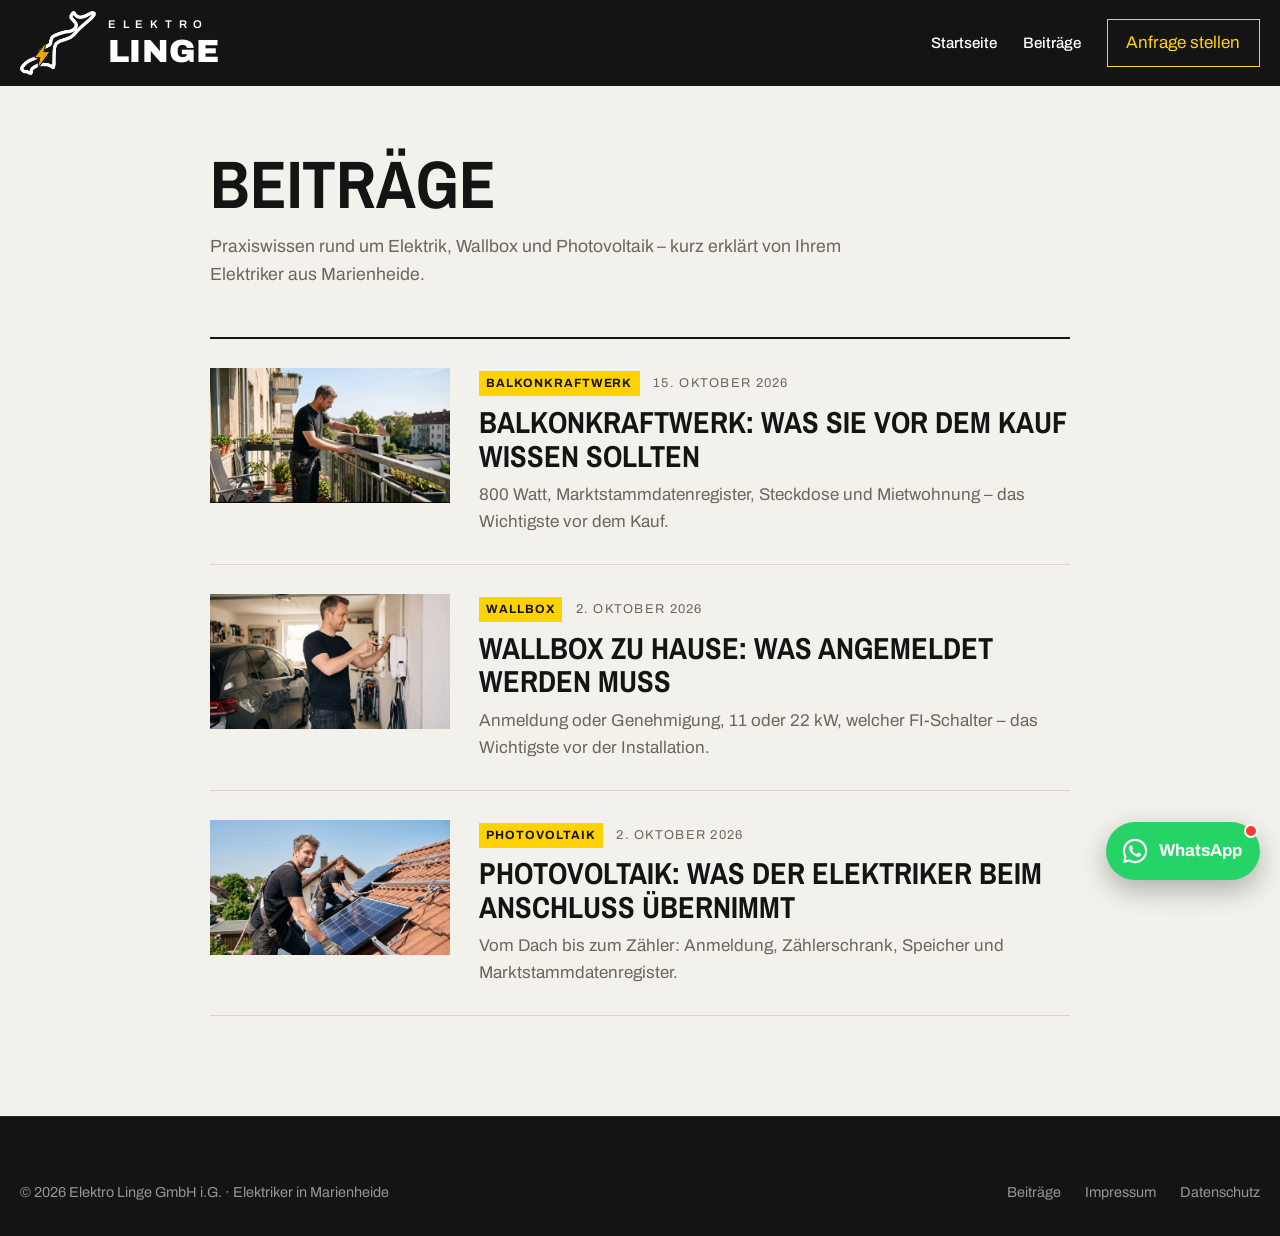
==== beitraege/index.html @ 1dadbc24 "Link zu Google-Bewertungen auf der Startseite Co-Authored-By: Claude Opus 5.5 <noreply@anthropic.com" ====
<!DOCTYPE html>
<html lang="de">
<head>
  <meta charset="UTF-8">
  <meta name="viewport" content="width=device-width, initial-scale=1.0">
  <title>Beiträge – Elektro Linge, Elektriker in Marienheide</title>
  <meta name="description" content="Ratgeber und Beiträge von Elektro Linge: Wallbox, Photovoltaik, Elektroinstallation und mehr – für Marienheide und Umgebung.">
  <meta name="theme-color" content="#141414">
  <link rel="canonical" href="https://elektrolinge.de/beitraege/">
  <meta property="og:type" content="website">
  <meta property="og:locale" content="de_DE">
  <meta property="og:site_name" content="Elektro Linge">
  <meta property="og:url" content="https://elektrolinge.de/beitraege/">
  <meta property="og:title" content="Beiträge – Elektro Linge, Elektriker in Marienheide">
  <meta property="og:description" content="Ratgeber und Beiträge von Elektro Linge: Wallbox, Photovoltaik, Elektroinstallation und mehr – für Marienheide und Umgebung.">
  <meta property="og:image" content="https://elektrolinge.de/assets/og-bild.jpg">
  <meta name="twitter:card" content="summary_large_image">
  <link rel="icon" href="/favicon.ico" sizes="any">
  <link rel="icon" href="/favicon-48.png" type="image/png" sizes="48x48">
  <link rel="icon" href="/favicon-192.png" type="image/png" sizes="192x192">
  <link rel="apple-touch-icon" href="/apple-touch-icon.png">
  <link rel="stylesheet" href="/css/fonts.css">
  <link rel="stylesheet" href="/css/styles.css?v=36">
</head>
<body class="blog-page">
  <header class="site-header">
    <div class="container header-inner">
      <a href="/" class="brand" aria-label="Elektro Linge – Startseite"><img src="/assets/logo-mark-white.png" alt="" width="43" height="36" class="brand-mark"><span class="brand-text"><span class="brand-top">ELEKTRO</span><span class="brand-main">LINGE</span></span></a>
      <nav class="blog-head" aria-label="Navigation">
        <a href="/">Startseite</a>
        <a href="/beitraege/">Beiträge</a>
        <a href="/#kontakt" class="nav-cta">Anfrage stellen</a>
      </nav>
    </div>
  </header>
  <main class="blog">
    <div class="container">
      <h1>Beiträge</h1>
      <p class="blog-intro">Praxiswissen rund um Elektrik, Wallbox und Photovoltaik – kurz erklärt von Ihrem Elektriker aus Marienheide.</p>
      <ul class="post-list">
        <li><a href="/beitraege/balkonkraftwerk/"><img src="/assets/img/beitrag-balkonkraftwerk-quer.jpg?v=2" alt="" loading="lazy"><div><span class="tag">Balkonkraftwerk</span> <time class="post-meta" datetime="2026-10-15">15. Oktober 2026</time><h2>Balkonkraftwerk: Was Sie vor dem Kauf wissen sollten</h2><p>800 Watt, Marktstammdatenregister, Steckdose und Mietwohnung – das Wichtigste vor dem Kauf.</p></div></a></li>
        <li><a href="/beitraege/wallbox-anmelden/"><img src="/assets/img/beitrag-wallbox-quer.jpg" alt="" loading="lazy"><div><span class="tag">Wallbox</span> <time class="post-meta" datetime="2026-10-02">2. Oktober 2026</time><h2>Wallbox zu Hause: Was angemeldet werden muss</h2><p>Anmeldung oder Genehmigung, 11 oder 22 kW, welcher FI-Schalter – das Wichtigste vor der Installation.</p></div></a></li>
        <li><a href="/beitraege/photovoltaik-anschluss/"><img src="/assets/img/beitrag-photovoltaik-quer.jpg" alt="" loading="lazy"><div><span class="tag">Photovoltaik</span> <time class="post-meta" datetime="2026-10-02">2. Oktober 2026</time><h2>Photovoltaik: Was der Elektriker beim Anschluss übernimmt</h2><p>Vom Dach bis zum Zähler: Anmeldung, Zählerschrank, Speicher und Marktstammdatenregister.</p></div></a></li>
      </ul>
    </div>
  </main>
  <footer class="site-footer">
    <div class="container footer-inner">
      <div class="footer-row"><p>© 2026 Elektro Linge GmbH i.G. · Elektriker in Marienheide</p>
      <nav aria-label="Rechtliches"><a href="/beitraege/">Beiträge</a><a href="/impressum.html">Impressum</a><a href="/datenschutz.html">Datenschutz</a></nav></div>
    </div>
  </footer>
  <a href="https://wa.me/491636345998?text=Hallo%20Elektro%20Linge%2C%20ich%20habe%20eine%20Anfrage%3A%20" class="wa-float" target="_blank" rel="noopener" aria-label="Per WhatsApp schreiben"><svg viewBox="0 0 32 32" width="30" height="30" aria-hidden="true"><path fill="currentColor" d="M16.04 3C8.86 3 3.03 8.82 3.03 16c0 2.29.6 4.53 1.74 6.5L3 29l6.68-1.75A12.95 12.95 0 0 0 16.04 29C23.22 29 29 23.18 29 16S23.22 3 16.04 3Zm0 23.63c-2.01 0-3.98-.54-5.7-1.56l-.41-.24-3.96 1.04 1.06-3.86-.27-.4A10.6 10.6 0 0 1 5.4 16c0-5.87 4.77-10.64 10.64-10.64S26.66 10.13 26.66 16 21.9 26.63 16.04 26.63Zm5.84-7.96c-.32-.16-1.89-.93-2.18-1.04-.29-.11-.5-.16-.72.16-.21.32-.82 1.04-1 1.25-.19.21-.37.24-.69.08-.32-.16-1.35-.5-2.57-1.59-.95-.85-1.59-1.9-1.78-2.22-.19-.32-.02-.49.14-.65.14-.14.32-.37.48-.56.16-.19.21-.32.32-.53.11-.21.05-.4-.03-.56-.08-.16-.72-1.73-.98-2.37-.26-.62-.52-.54-.72-.55h-.61c-.21 0-.56.08-.85.4-.29.32-1.12 1.09-1.12 2.66s1.15 3.09 1.31 3.3c.16.21 2.26 3.45 5.47 4.84.76.33 1.36.53 1.83.68.77.24 1.47.21 2.02.13.62-.09 1.89-.77 2.16-1.52.27-.75.27-1.39.19-1.52-.08-.13-.29-.21-.61-.37Z"/></svg><span class="wa-label">WhatsApp</span></a>
  <script src="/js/wa.js?v=36" defer></script>
</body>
</html>
---- css/fonts.css ----
/* Schriften lokal eingebunden (keine Verbindung zu Google beim Seitenaufruf). SIL Open Font License. */
/* latin-ext */
@font-face {
  font-family: 'Archivo';
  font-style: normal;
  font-weight: 400;
  font-stretch: 100%;
  font-display: swap;
  src: url(../assets/fonts/archivo-latin-ext-k3kPo8UDI-1M0wlSV9XAw6lQkqWY8Q82sLyTOxK-vA.woff2) format('woff2');
  unicode-range: U+0100-02BA, U+02BD-02C5, U+02C7-02CC, U+02CE-02D7, U+02DD-02FF, U+0304, U+0308, U+0329, U+1D00-1DBF, U+1E00-1E9F, U+1EF2-1EFF, U+2020, U+20A0-20AB, U+20AD-20C0, U+2113, U+2C60-2C7F, U+A720-A7FF;
}
/* latin */
@font-face {
  font-family: 'Archivo';
  font-style: normal;
  font-weight: 400;
  font-stretch: 100%;
  font-display: swap;
  src: url(../assets/fonts/archivo-latin-k3kPo8UDI-1M0wlSV9XAw6lQkqWY8Q82sLydOxI.woff2) format('woff2');
  unicode-range: U+0000-00FF, U+0131, U+0152-0153, U+02BB-02BC, U+02C6, U+02DA, U+02DC, U+0304, U+0308, U+0329, U+2000-206F, U+20AC, U+2122, U+2191, U+2193, U+2212, U+2215, U+FEFF, U+FFFD;
}
/* latin-ext */
@font-face {
  font-family: 'Archivo';
  font-style: normal;
  font-weight: 500;
  font-stretch: 100%;
  font-display: swap;
  src: url(../assets/fonts/archivo-latin-ext-k3kPo8UDI-1M0wlSV9XAw6lQkqWY8Q82sLyTOxK-vA.woff2) format('woff2');
  unicode-range: U+0100-02BA, U+02BD-02C5, U+02C7-02CC, U+02CE-02D7, U+02DD-02FF, U+0304, U+0308, U+0329, U+1D00-1DBF, U+1E00-1E9F, U+1EF2-1EFF, U+2020, U+20A0-20AB, U+20AD-20C0, U+2113, U+2C60-2C7F, U+A720-A7FF;
}
/* latin */
@font-face {
  font-family: 'Archivo';
  font-style: normal;
  font-weight: 500;
  font-stretch: 100%;
  font-display: swap;
  src: url(../assets/fonts/archivo-latin-k3kPo8UDI-1M0wlSV9XAw6lQkqWY8Q82sLydOxI.woff2) format('woff2');
  unicode-range: U+0000-00FF, U+0131, U+0152-0153, U+02BB-02BC, U+02C6, U+02DA, U+02DC, U+0304, U+0308, U+0329, U+2000-206F, U+20AC, U+2122, U+2191, U+2193, U+2212, U+2215, U+FEFF, U+FFFD;
}
/* latin-ext */
@font-face {
  font-family: 'Archivo';
  font-style: normal;
  font-weight: 600;
  font-stretch: 100%;
  font-display: swap;
  src: url(../assets/fonts/archivo-latin-ext-k3kPo8UDI-1M0wlSV9XAw6lQkqWY8Q82sLyTOxK-vA.woff2) format('woff2');
  unicode-range: U+0100-02BA, U+02BD-02C5, U+02C7-02CC, U+02CE-02D7, U+02DD-02FF, U+0304, U+0308, U+0329, U+1D00-1DBF, U+1E00-1E9F, U+1EF2-1EFF, U+2020, U+20A0-20AB, U+20AD-20C0, U+2113, U+2C60-2C7F, U+A720-A7FF;
}
/* latin */
@font-face {
  font-family: 'Archivo';
  font-style: normal;
  font-weight: 600;
  font-stretch: 100%;
  font-display: swap;
  src: url(../assets/fonts/archivo-latin-k3kPo8UDI-1M0wlSV9XAw6lQkqWY8Q82sLydOxI.woff2) format('woff2');
  unicode-range: U+0000-00FF, U+0131, U+0152-0153, U+02BB-02BC, U+02C6, U+02DA, U+02DC, U+0304, U+0308, U+0329, U+2000-206F, U+20AC, U+2122, U+2191, U+2193, U+2212, U+2215, U+FEFF, U+FFFD;
}
/* latin-ext */
@font-face {
  font-family: 'Archivo';
  font-style: normal;
  font-weight: 700;
  font-stretch: 100%;
  font-display: swap;
  src: url(../assets/fonts/archivo-latin-ext-k3kPo8UDI-1M0wlSV9XAw6lQkqWY8Q82sLyTOxK-vA.woff2) format('woff2');
  unicode-range: U+0100-02BA, U+02BD-02C5, U+02C7-02CC, U+02CE-02D7, U+02DD-02FF, U+0304, U+0308, U+0329, U+1D00-1DBF, U+1E00-1E9F, U+1EF2-1EFF, U+2020, U+20A0-20AB, U+20AD-20C0, U+2113, U+2C60-2C7F, U+A720-A7FF;
}
/* latin */
@font-face {
  font-family: 'Archivo';
  font-style: normal;
  font-weight: 700;
  font-stretch: 100%;
  font-display: swap;
  src: url(../assets/fonts/archivo-latin-k3kPo8UDI-1M0wlSV9XAw6lQkqWY8Q82sLydOxI.woff2) format('woff2');
  unicode-range: U+0000-00FF, U+0131, U+0152-0153, U+02BB-02BC, U+02C6, U+02DA, U+02DC, U+0304, U+0308, U+0329, U+2000-206F, U+20AC, U+2122, U+2191, U+2193, U+2212, U+2215, U+FEFF, U+FFFD;
}
/* latin-ext */
@font-face {
  font-family: 'Archivo';
  font-style: normal;
  font-weight: 800;
  font-stretch: 100%;
  font-display: swap;
  src: url(../assets/fonts/archivo-latin-ext-k3kPo8UDI-1M0wlSV9XAw6lQkqWY8Q82sLyTOxK-vA.woff2) format('woff2');
  unicode-range: U+0100-02BA, U+02BD-02C5, U+02C7-02CC, U+02CE-02D7, U+02DD-02FF, U+0304, U+0308, U+0329, U+1D00-1DBF, U+1E00-1E9F, U+1EF2-1EFF, U+2020, U+20A0-20AB, U+20AD-20C0, U+2113, U+2C60-2C7F, U+A720-A7FF;
}
/* latin */
@font-face {
  font-family: 'Archivo';
  font-style: normal;
  font-weight: 800;
  font-stretch: 100%;
  font-display: swap;
  src: url(../assets/fonts/archivo-latin-k3kPo8UDI-1M0wlSV9XAw6lQkqWY8Q82sLydOxI.woff2) format('woff2');
  unicode-range: U+0000-00FF, U+0131, U+0152-0153, U+02BB-02BC, U+02C6, U+02DA, U+02DC, U+0304, U+0308, U+0329, U+2000-206F, U+20AC, U+2122, U+2191, U+2193, U+2212, U+2215, U+FEFF, U+FFFD;
}
/* latin-ext */
@font-face {
  font-family: 'Archivo';
  font-style: normal;
  font-weight: 900;
  font-stretch: 100%;
  font-display: swap;
  src: url(../assets/fonts/archivo-latin-ext-k3kPo8UDI-1M0wlSV9XAw6lQkqWY8Q82sLyTOxK-vA.woff2) format('woff2');
  unicode-range: U+0100-02BA, U+02BD-02C5, U+02C7-02CC, U+02CE-02D7, U+02DD-02FF, U+0304, U+0308, U+0329, U+1D00-1DBF, U+1E00-1E9F, U+1EF2-1EFF, U+2020, U+20A0-20AB, U+20AD-20C0, U+2113, U+2C60-2C7F, U+A720-A7FF;
}
/* latin */
@font-face {
  font-family: 'Archivo';
  font-style: normal;
  font-weight: 900;
  font-stretch: 100%;
  font-display: swap;
  src: url(../assets/fonts/archivo-latin-k3kPo8UDI-1M0wlSV9XAw6lQkqWY8Q82sLydOxI.woff2) format('woff2');
  unicode-range: U+0000-00FF, U+0131, U+0152-0153, U+02BB-02BC, U+02C6, U+02DA, U+02DC, U+0304, U+0308, U+0329, U+2000-206F, U+20AC, U+2122, U+2191, U+2193, U+2212, U+2215, U+FEFF, U+FFFD;
}
/* latin-ext */
@font-face {
  font-family: 'Archivo Narrow';
  font-style: normal;
  font-weight: 500;
  font-display: swap;
  src: url(../assets/fonts/archivo-narrow-latin-ext-tss0ApVBdCYD5Q7hcxTE1ArZ0bb-iXxi2g.woff2) format('woff2');
  unicode-range: U+0100-02BA, U+02BD-02C5, U+02C7-02CC, U+02CE-02D7, U+02DD-02FF, U+0304, U+0308, U+0329, U+1D00-1DBF, U+1E00-1E9F, U+1EF2-1EFF, U+2020, U+20A0-20AB, U+20AD-20C0, U+2113, U+2C60-2C7F, U+A720-A7FF;
}
/* latin */
@font-face {
  font-family: 'Archivo Narrow';
  font-style: normal;
  font-weight: 500;
  font-display: swap;
  src: url(../assets/fonts/archivo-narrow-latin-tss0ApVBdCYD5Q7hcxTE1ArZ0bbwiXw.woff2) format('woff2');
  unicode-range: U+0000-00FF, U+0131, U+0152-0153, U+02BB-02BC, U+02C6, U+02DA, U+02DC, U+0304, U+0308, U+0329, U+2000-206F, U+20AC, U+2122, U+2191, U+2193, U+2212, U+2215, U+FEFF, U+FFFD;
}
/* latin-ext */
@font-face {
  font-family: 'Archivo Narrow';
  font-style: normal;
  font-weight: 600;
  font-display: swap;
  src: url(../assets/fonts/archivo-narrow-latin-ext-tss0ApVBdCYD5Q7hcxTE1ArZ0bb-iXxi2g.woff2) format('woff2');
  unicode-range: U+0100-02BA, U+02BD-02C5, U+02C7-02CC, U+02CE-02D7, U+02DD-02FF, U+0304, U+0308, U+0329, U+1D00-1DBF, U+1E00-1E9F, U+1EF2-1EFF, U+2020, U+20A0-20AB, U+20AD-20C0, U+2113, U+2C60-2C7F, U+A720-A7FF;
}
/* latin */
@font-face {
  font-family: 'Archivo Narrow';
  font-style: normal;
  font-weight: 600;
  font-display: swap;
  src: url(../assets/fonts/archivo-narrow-latin-tss0ApVBdCYD5Q7hcxTE1ArZ0bbwiXw.woff2) format('woff2');
  unicode-range: U+0000-00FF, U+0131, U+0152-0153, U+02BB-02BC, U+02C6, U+02DA, U+02DC, U+0304, U+0308, U+0329, U+2000-206F, U+20AC, U+2122, U+2191, U+2193, U+2212, U+2215, U+FEFF, U+FFFD;
}
/* latin-ext */
@font-face {
  font-family: 'Archivo Narrow';
  font-style: normal;
  font-weight: 700;
  font-display: swap;
  src: url(../assets/fonts/archivo-narrow-latin-ext-tss0ApVBdCYD5Q7hcxTE1ArZ0bb-iXxi2g.woff2) format('woff2');
  unicode-range: U+0100-02BA, U+02BD-02C5, U+02C7-02CC, U+02CE-02D7, U+02DD-02FF, U+0304, U+0308, U+0329, U+1D00-1DBF, U+1E00-1E9F, U+1EF2-1EFF, U+2020, U+20A0-20AB, U+20AD-20C0, U+2113, U+2C60-2C7F, U+A720-A7FF;
}
/* latin */
@font-face {
  font-family: 'Archivo Narrow';
  font-style: normal;
  font-weight: 700;
  font-display: swap;
  src: url(../assets/fonts/archivo-narrow-latin-tss0ApVBdCYD5Q7hcxTE1ArZ0bbwiXw.woff2) format('woff2');
  unicode-range: U+0000-00FF, U+0131, U+0152-0153, U+02BB-02BC, U+02C6, U+02DA, U+02DC, U+0304, U+0308, U+0329, U+2000-206F, U+20AC, U+2122, U+2191, U+2193, U+2212, U+2215, U+FEFF, U+FFFD;
}
---- css/styles.css ----
/* ============ Grundlagen ============ */
:root {
  --ink: #141414;
  --ink-2: #1f1f1f;
  --paper: #f3f1ec;
  --line: #d9d5cc;
  --muted: #6b675f;
  --yellow: #ffd200;
  --yellow-2: #f2c400;
  --white: #ffffff;
  --display: "Archivo Narrow", "Arial Narrow", sans-serif;
  --body: "Archivo", system-ui, -apple-system, "Segoe UI", sans-serif;
  --ease: cubic-bezier(.2, .7, .1, 1);
}

*, *::before, *::after { box-sizing: border-box; }
html { scroll-padding-top: 86px; }
body {
  margin: 0;
  font-family: var(--body);
  font-size: 17px;
  line-height: 1.6;
  color: var(--ink);
  background: var(--paper);
  -webkit-font-smoothing: antialiased;
}
img { display: block; max-width: 100%; }
a { color: inherit; }
h1, h2, h3 { margin: 0; line-height: 1.05; }
p { margin: 0 0 1em; }

.container { width: min(1240px, 100% - 40px); margin-inline: auto; }

/* Scroll-Fortschritt */
.progress { position: fixed; inset: 0 0 auto; height: 3px; z-index: 100; }
.progress span { display: block; height: 100%; width: 100%; background: var(--yellow); transform-origin: 0 50%; transform: scaleX(0); }

/* ============ Buttons ============ */
.btn {
  display: inline-flex;
  align-items: center;
  justify-content: center;
  gap: .6em;
  padding: 1em 1.6em;
  font: 700 .95rem/1 var(--body);
  letter-spacing: .02em;
  text-decoration: none;
  border: 2px solid transparent;
  border-radius: 2px;
  cursor: pointer;
  transition: background .2s, color .2s, border-color .2s;
}
.btn .arrow { display: inline-block; transition: transform .25s var(--ease); }

.btn-yellow { background: var(--yellow); color: var(--ink); }
.btn-yellow:hover { background: var(--white); }
.btn-ghost { color: var(--white); border-color: rgba(255,255,255,.45); }
.btn-ghost:hover { border-color: var(--yellow); color: var(--yellow); }
.btn-black { background: var(--ink); color: var(--white); }
.btn-black:hover { background: var(--white); color: var(--ink); }
.btn-full { width: 100%; }

/* ============ Header ============ */
.site-header {
  position: fixed;
  inset: 0 0 auto;
  z-index: 50;
  color: var(--white);
  transition: background .3s, box-shadow .3s;
}
.site-header.scrolled { background: rgba(20,20,20,.94); backdrop-filter: blur(8px); }
/* Offenes Handy-Menü: backdrop-filter/transform würden das fixierte Menü auf die Header-Höhe begrenzen */
.site-header.menu-open { backdrop-filter: none; transform: none; background: var(--ink); }
.header-inner { display: flex; align-items: center; justify-content: space-between; height: 86px; }
.brand { display: flex; align-items: center; gap: .75rem; text-decoration: none; color: var(--white); }
.brand-mark { height: 64px; width: auto; }
.brand-text { display: flex; flex-direction: column; line-height: 1; }
.brand-top { font: 600 .7rem var(--body); letter-spacing: .6em; margin-bottom: .25rem; }
.brand-main { font: 900 2rem var(--body); letter-spacing: .01em; }
.main-nav { display: flex; align-items: center; gap: 2rem; }
.main-nav a { position: relative; text-decoration: none; font-weight: 500; font-size: .95rem; }
.main-nav a:not(.nav-cta)::after {
  content: ""; position: absolute; left: 0; right: 0; bottom: -4px; height: 2px;
  background: var(--yellow); transform: scaleX(0); transform-origin: right; transition: transform .3s var(--ease);
}
.main-nav a:not(.nav-cta):hover::after { transform: scaleX(1); transform-origin: left; }
.nav-cta { text-decoration: none; padding: .55em 1.1em; border: 1.5px solid var(--yellow); color: var(--yellow); transition: background .2s, color .2s; }
.nav-cta:hover { background: var(--yellow); color: var(--ink); }

.nav-toggle { display: none; background: none; border: 0; padding: 10px; cursor: pointer; }
.nav-toggle span { display: block; width: 26px; height: 2px; background: var(--white); margin: 6px 0; transition: transform .3s var(--ease); }

/* ============ Fotos (mit Ersatz, falls ein Bild nicht lädt) ============ */
.photo { position: relative; overflow: hidden; background: #2a2a2a; }
.photo img { width: 100%; height: 100%; object-fit: cover; }
.photo.missing img { display: none; }
.photo.missing {
  background:
    repeating-linear-gradient(135deg, transparent 0 22px, rgba(255,210,0,.07) 22px 44px),
    linear-gradient(160deg, #2b2b2b, #161616);
}

/* ============ Hero ============ */
.hero {
  position: relative;
  min-height: 100svh;
  display: flex;
  align-items: flex-end;
  color: var(--white);
  overflow: hidden;
  padding: 140px 0 120px;
  background: var(--ink);
}
.hero-media { position: absolute; inset: -10% 0 0; }
.hero-media img { object-position: 72% center; animation: heroZoom 2.4s var(--ease) both; }
@keyframes heroZoom { from { transform: scale(1.15); filter: brightness(.4); } to { transform: scale(1); filter: brightness(1); } }
.hero-shade {
  position: absolute; inset: 0;
  background:
    linear-gradient(90deg, rgba(10,10,10,.88) 0%, rgba(10,10,10,.55) 55%, rgba(10,10,10,.2) 100%),
    linear-gradient(0deg, rgba(10,10,10,.7), transparent 50%);
}
.hero-inner { position: relative; }
.hero-kicker { font: 600 .85rem var(--body); letter-spacing: .14em; text-transform: uppercase; color: var(--yellow); margin-bottom: 1.5rem; }
.hero-title {
  font-family: var(--display);
  font-weight: 700;
  font-size: clamp(3rem, 9vw, 7.5rem);
  line-height: .95;
  letter-spacing: -.01em;
  text-transform: uppercase;
  margin-bottom: 2rem;
}
.hero-title .line { display: block; overflow: hidden; padding-bottom: .04em; }
.hero-title .line > span { display: inline-block; transform: translateY(105%); animation: lineUp 1s var(--ease) forwards; }
.hero-title .line:nth-child(1) > span { animation-delay: .35s; }
.hero-title .line:nth-child(2) > span { animation-delay: .5s; }
.hero-title .line:nth-child(3) > span { animation-delay: .65s; }
@keyframes lineUp { to { transform: none; } }
.accent { color: var(--yellow); }
.hero-lead { max-width: 34em; font-size: 1.15rem; color: rgba(255,255,255,.82); }
.hero-actions { display: flex; flex-wrap: wrap; gap: 1rem; margin-top: 2rem; }

.reveal-up { opacity: 0; transform: translateY(20px); animation: fadeUp .9s var(--ease) forwards; }
.hero-kicker.reveal-up { animation-delay: .2s; }
.hero-lead.reveal-up { animation-delay: .9s; }
.hero-actions.reveal-up { animation-delay: 1.05s; }
@keyframes fadeUp { to { opacity: 1; transform: none; } }

.hero-wire { position: absolute; left: 0; right: 0; bottom: 18px; width: 100%; height: 70px; }
.hero-wire path {
  fill: none; stroke: var(--yellow); stroke-width: 2;
  stroke-dasharray: 2000; stroke-dashoffset: 2000;
  animation: draw 2.4s 1.1s var(--ease) forwards;
  vector-effect: non-scaling-stroke;
}
@keyframes draw { to { stroke-dashoffset: 0; } }

/* ============ Laufband ============ */
.ticker { background: var(--yellow); overflow: hidden; padding: 1.1rem 0; border-block: 2px solid var(--ink); }
.ticker-track { display: flex; align-items: center; gap: 2.2rem; width: max-content; animation: ticker 38s linear infinite; }
.ticker span { font: 700 1.5rem var(--display); text-transform: uppercase; white-space: nowrap; }
.ticker i { width: 10px; height: 10px; background: var(--ink); transform: rotate(45deg); flex: none; }
.ticker:hover .ticker-track { animation-play-state: paused; }
@keyframes ticker { to { transform: translateX(-50%); } }

/* ============ Sections ============ */
.section { padding: 120px 0; position: relative; }
.section-dark { background: var(--ink); color: rgba(255,255,255,.8); }
.section-dark h2, .section-dark h3 { color: var(--white); }
.section-top { display: flex; justify-content: space-between; align-items: flex-end; gap: 2rem; flex-wrap: wrap; margin-bottom: 3.5rem; }
.section-note { max-width: 26em; color: var(--muted); margin: 0; }

.split-title {
  font-family: var(--display);
  font-weight: 700;
  font-size: clamp(2.4rem, 5.5vw, 4.6rem);
  text-transform: uppercase;
  letter-spacing: -.005em;
}
/* Wörter der Überschriften fahren einzeln hoch */
.split-title .w { display: inline-block; overflow: hidden; vertical-align: top; padding-bottom: .05em; }
.split-title .w > span { display: inline-block; transform: translateY(105%); transition: transform .9s var(--ease); transition-delay: calc(var(--i) * 60ms); }
.split-title.in .w > span { transform: none; }

/* ============ Leistungen ============ */
.service-list { list-style: none; margin: 0; padding: 0; border-top: 2px solid var(--ink); }
.service {
  position: relative;
  display: grid;
  grid-template-columns: 80px 1fr 1.1fr;
  gap: 2rem;
  align-items: baseline;
  padding: 1.8rem 0;
  border-bottom: 1px solid var(--line);
  cursor: default;
  isolation: isolate;
}
.service::before {
  content: ""; position: absolute; inset: 0; z-index: -1;
  background: var(--yellow);
  transform: scaleY(0); transform-origin: bottom;
  transition: transform .45s var(--ease);
}
.service:hover::before { transform: scaleY(1); }
.service .num { font: 600 .95rem var(--display); color: var(--muted); padding-left: .5rem; transition: color .3s; }
.service h3 { font: 700 clamp(1.5rem, 3vw, 2.3rem) var(--display); text-transform: uppercase; transition: transform .45s var(--ease); }
.service p { margin: 0; color: var(--muted); transition: color .3s; }
.service:hover h3 { transform: translateX(14px); }
.service:hover .num, .service:hover p { color: var(--ink); }

/* Fotos bei den Leistungen */
.service-thumb { overflow: hidden; background: var(--ink); aspect-ratio: 3 / 2; }
.service-thumb img { width: 100%; height: 100%; object-fit: cover; }

/* Desktop mit Maus: Foto klappt beim Drüberfahren in eigener Spalte rechts auf */
@media (min-width: 1001px) and (hover: hover) and (pointer: fine) {
  .service-list.thumbs .service { grid-template-columns: 80px 1fr 1.1fr 170px; }
  .service-thumb {
    align-self: center;
    width: 170px;
    box-shadow: 0 18px 40px rgba(0,0,0,.25);
    opacity: 0;
    clip-path: inset(50% 50% 50% 50%);
    transform: rotate(-4deg) scale(.7);
    transition: clip-path .5s var(--ease), transform .6s var(--ease), opacity .3s;
  }
  .service-thumb img { transform: scale(1.3); transition: transform .8s var(--ease); }
  .service:hover .service-thumb { opacity: 1; clip-path: inset(0 0 0 0); transform: rotate(-3deg) scale(1); }
  .service:hover .service-thumb img { transform: scale(1); }
}

/* Handy, Tablet, Touch: Foto immer sichtbar, rechts neben dem Titel */
@media not all and (min-width: 1001px) and (hover: hover) and (pointer: fine) {
  .service-list.thumbs .service { grid-template-columns: 50px 1fr 112px; column-gap: 1rem; row-gap: .6rem; align-items: center; }
  .service-list.thumbs .service p { grid-column: 2 / -1; }
  .service-thumb {
    grid-column: 3; grid-row: 1;
    width: 112px;
    transform: rotate(-2deg);
    box-shadow: 0 10px 24px rgba(0,0,0,.18);
    clip-path: inset(0 0 100% 0);
    transition: clip-path .9s var(--ease);
  }
  .service-thumb img { transform: scale(1.25); transition: transform 1.2s var(--ease); }
  .service.in .service-thumb { clip-path: inset(0 0 0 0); }
  .service.in .service-thumb img { transform: scale(1); }
}

/* Handy: Nummer über dem Titel, Foto rechts, Text darunter über die volle Breite */
@media (max-width: 760px) {
  .service-list.thumbs .service { grid-template-columns: 1fr 92px; column-gap: 1rem; row-gap: .35rem; padding: 1.4rem 0; }
  .service-list.thumbs .service .num { grid-column: 1; grid-row: 1; padding-left: 0; }
  .service-list.thumbs .service h3 { grid-column: 1; grid-row: 2; font-size: 1.35rem; hyphens: auto; overflow-wrap: anywhere; }
  .service-list.thumbs .service p { grid-column: 1 / -1; grid-row: 3; font-size: .95rem; }
  .service-list.thumbs .service-thumb { grid-column: 2; grid-row: 1 / 3; width: 92px; }
}

/* ============ Betrieb ============ */
.about { display: grid; grid-template-columns: 1fr 1fr; gap: 6rem; align-items: center; }
.about-media { position: relative; padding: 0 12% 18% 0; }
.photo-a { aspect-ratio: 4 / 5; }
.about-badge {
  position: absolute; right: 0; bottom: 0;
  width: 42%; aspect-ratio: 1;
  display: flex; flex-direction: column; justify-content: center; align-items: center;
  background: var(--yellow); color: var(--ink);
  border: 8px solid var(--ink);
  text-align: center;
}
.about-badge strong { font: 700 clamp(2.6rem, 6vw, 4.6rem) / 1 var(--display); }
.badge-small { font-size: .8rem; font-weight: 700; text-transform: uppercase; letter-spacing: .12em; }
.about-text .split-title { margin-bottom: 2rem; }
.facts { display: grid; grid-template-columns: repeat(3, 1fr); gap: 1.5rem; margin: 3rem 0 0; padding-top: 2rem; border-top: 1px solid rgba(255,255,255,.15); }
.facts dt { font-size: .8rem; text-transform: uppercase; letter-spacing: .1em; color: rgba(255,255,255,.5); }
.facts dd { margin: .3rem 0 0; font: 700 1.3rem var(--display); color: var(--yellow); text-transform: uppercase; }

/* Bild enthüllt sich per clip-path */
.clip-reveal { clip-path: inset(100% 0 0 0); transition: clip-path 1.3s var(--ease); }
.clip-reveal img { transform: scale(1.25); transition: transform 1.6s var(--ease); }
.clip-reveal.in { clip-path: inset(0 0 0 0); }
.clip-reveal.in img { transform: scale(1); }
.about-badge.clip-reveal { transition-delay: .25s; }

/* ============ Ablauf ============ */
.timeline { position: relative; }
.timeline-wire { position: absolute; top: 9px; left: 0; width: 100%; height: 20px; }
.timeline-wire path { fill: none; stroke: var(--ink); stroke-width: 2; vector-effect: non-scaling-stroke; stroke-dasharray: 1000; stroke-dashoffset: 1000; transition: stroke-dashoffset 1.8s var(--ease); }
.timeline.in .timeline-wire path { stroke-dashoffset: 0; }
.timeline ol { list-style: none; margin: 0; padding: 0; display: grid; grid-template-columns: repeat(4, 1fr); gap: 2.5rem; counter-reset: step; position: relative; }
.timeline li { counter-increment: step; padding-top: 3rem; position: relative; opacity: 0; transform: translateY(24px); transition: opacity .7s var(--ease), transform .7s var(--ease); }
.timeline.in li { opacity: 1; transform: none; }
.timeline.in li:nth-child(2) { transition-delay: .3s; }
.timeline.in li:nth-child(3) { transition-delay: .6s; }
.timeline.in li:nth-child(4) { transition-delay: .9s; }
.timeline .dot { position: absolute; top: 8px; left: 0; width: 22px; height: 22px; background: var(--paper); border: 2px solid var(--ink); border-radius: 50%; }
.timeline .dot::after { content: ""; position: absolute; inset: 4px; border-radius: 50%; background: var(--yellow); transform: scale(0); transition: transform .5s var(--ease) .8s; }
.timeline.in .dot::after { transform: scale(1); }
.timeline li::before { content: "0" counter(step); display: block; font: 600 .9rem var(--display); color: var(--muted); margin-bottom: .4rem; }
.timeline h3 { font: 700 1.5rem var(--display); text-transform: uppercase; margin-bottom: .6rem; }
.timeline p { color: var(--muted); margin: 0; }

/* ============ FAQ ============ */
.faq { display: grid; grid-template-columns: 1fr 1.5fr; gap: 4rem; align-items: start; }
.faq-list { border-top: 2px solid var(--ink); }
details { border-bottom: 1px solid var(--line); }
summary {
  list-style: none; cursor: pointer;
  display: flex; justify-content: space-between; align-items: center; gap: 1.5rem;
  padding: 1.5rem 0;
  font-weight: 600; font-size: 1.1rem;
}
summary::-webkit-details-marker { display: none; }
summary::after {
  content: ""; flex: none; width: 14px; height: 14px;
  background:
    linear-gradient(var(--ink), var(--ink)) center / 100% 2px no-repeat,
    linear-gradient(var(--ink), var(--ink)) center / 2px 100% no-repeat;
  transition: transform .35s var(--ease);
}
details.is-open summary::after { transform: rotate(135deg); }
summary:hover { color: #000; }
details { overflow: hidden; }
details p { color: var(--muted); padding-right: 3rem; margin: 0; padding-bottom: 1.4rem; }

/* ============ Kontakt ============ */
.contact {
  display: grid;
  grid-template-columns: 1fr 1.1fr;
  grid-template-areas: "head form" "info form";
  grid-template-rows: auto 1fr;
  column-gap: 5rem;
  align-items: start;
}
.contact-head { grid-area: head; }
.contact-info { grid-area: info; margin-top: .5rem; }
.contact-form { grid-area: form; }
.contact-head .split-title { margin-bottom: 1rem; }
.person { margin: 1.5rem 0 2rem; padding-left: 1rem; border-left: 3px solid var(--yellow); }
.person-label { display: block; font-size: .8rem; text-transform: uppercase; letter-spacing: .1em; color: rgba(255,255,255,.5); }
.person strong { font: 700 1.6rem var(--display); color: var(--white); text-transform: uppercase; }
.contact-list { list-style: none; margin: 0; padding: 0; }
.contact-list li { display: grid; grid-template-columns: 110px 1fr; gap: 1rem; padding: .9rem 0; border-bottom: 1px solid rgba(255,255,255,.12); }
.contact-list .label { font-size: .8rem; text-transform: uppercase; letter-spacing: .1em; color: rgba(255,255,255,.5); padding-top: .2em; }
.contact-list a { color: var(--white); text-decoration: none; word-break: break-word; }
.contact-list a:hover { color: var(--yellow); }

.contact-form { background: var(--ink-2); padding: 2.5rem; border: 1px solid rgba(255,255,255,.08); }
.honey { position: absolute; left: -9999px; width: 1px; height: 1px; opacity: 0; }
.field { position: relative; margin-bottom: 1.4rem; flex: 1; }
.field-row { display: flex; gap: 1.2rem; }
.field input, .field textarea, .field select {
  width: 100%;
  font: inherit;
  color: var(--white);
  background: transparent;
  border: 0;
  border-bottom: 1.5px solid rgba(255,255,255,.25);
  border-radius: 0;
  padding: 1.4rem 0 .5rem;
  transition: border-color .25s;
}
.field select { appearance: none; cursor: pointer; background: url("data:image/svg+xml,%3Csvg xmlns='http://www.w3.org/2000/svg' width='12' height='8'%3E%3Cpath d='M1 1l5 5 5-5' fill='none' stroke='%23ffd200' stroke-width='2'/%3E%3C/svg%3E") right 4px center no-repeat; }
.field select option { color: var(--ink); }
.field textarea { resize: vertical; min-height: 120px; }
/* Autofill vom Browser nicht hellblau einfärben */
.field input:-webkit-autofill,
.field input:-webkit-autofill:hover,
.field input:-webkit-autofill:focus {
  -webkit-text-fill-color: var(--white);
  -webkit-box-shadow: 0 0 0 1000px var(--ink-2) inset;
  caret-color: var(--white);
  transition: background-color 9999s;
}
.field input:focus, .field textarea:focus, .field select:focus { outline: none; border-color: var(--yellow); }
.field label {
  position: absolute; left: 0; top: 1.35rem;
  color: rgba(255,255,255,.55);
  pointer-events: none;
  transform-origin: 0 0;
  transition: transform .25s var(--ease), color .25s;
}
.field input:focus + label, .field input:not(:placeholder-shown) + label,
.field textarea:focus + label, .field textarea:not(:placeholder-shown) + label,
.field label.static { transform: translateY(-1.25rem) scale(.78); color: var(--yellow); }
.field .invalid { border-color: #ff6b5b; }
.checkbox { display: flex; gap: .7rem; align-items: flex-start; font-size: .85rem; color: rgba(255,255,255,.6); margin: .5rem 0 1.6rem; cursor: pointer; }
.checkbox input { margin-top: .25rem; accent-color: var(--yellow); width: 16px; height: 16px; flex: none; }
.checkbox.invalid span { color: #ff6b5b; }
.checkbox a { color: var(--white); }
.contact-form button[disabled] { opacity: .6; cursor: wait; }
.form-status { margin: 1.2rem 0 0; font-weight: 600; min-height: 1.6em; }
.form-status.ok { color: var(--yellow); }
.form-status.err { color: #ff6b5b; }

/* ============ Footer ============ */
.site-footer { background: var(--ink); color: rgba(255,255,255,.55); padding: 4rem 0 2rem; border-top: 1px solid rgba(255,255,255,.08); overflow: hidden; }
.footer-big { font: 700 clamp(3rem, 14vw, 13rem) var(--display); line-height: .85; color: transparent; -webkit-text-stroke: 1.5px rgba(255,255,255,.18); margin: 0 0 2.5rem; white-space: nowrap; transition: color .6s; }
.footer-big:hover { color: var(--yellow); -webkit-text-stroke-color: var(--yellow); }
.footer-row { display: flex; justify-content: space-between; flex-wrap: wrap; gap: 1rem; font-size: .9rem; }
.footer-row p { margin: 0; }
.footer-row nav { display: flex; gap: 1.5rem; }
.footer-row a { text-decoration: none; }
.footer-row a:hover { color: var(--yellow); }

/* ============ Unterseiten ============ */
.legal-page .site-header { background: var(--ink); }
.legal { padding: 140px 0 100px; }
.legal .container { max-width: 780px; }
.legal h1 { font: 700 clamp(2.4rem, 6vw, 4rem) var(--display); text-transform: uppercase; margin-bottom: 2rem; }
.legal h2 { font: 700 1.4rem var(--display); text-transform: uppercase; margin: 2.2rem 0 .6rem; }
.legal .placeholder { background: #ffe98a; padding: .05em .3em; }

/* ============ Weniger Bewegung ============ */
@media (prefers-reduced-motion: reduce) {
  *, *::before, *::after { animation-duration: .01ms !important; animation-delay: 0s !important; transition-duration: .01ms !important; transition-delay: 0s !important; }
  .ticker-track { animation: none; }
}

/* ============ Responsive ============ */
@media (max-width: 1000px) {
  .about, .contact, .faq { grid-template-columns: 1fr; gap: 3.5rem; }
  .contact { grid-template-areas: "head" "form" "info"; grid-template-rows: auto; gap: 2rem; }
  .about-media { max-width: 560px; }
  .service { grid-template-columns: 50px 1fr; }
  .service p { grid-column: 2; }
  .timeline ol { grid-template-columns: 1fr 1fr; row-gap: 3rem; }
  .timeline-wire { display: none; }
}

@media (max-width: 760px) {
  body { font-size: 16px; }
  .container { width: calc(100% - 32px); }
  .nav-toggle { display: block; position: relative; z-index: 2; }
  .main-nav {
    position: fixed; inset: 0;
    height: 100vh; height: 100dvh;
    flex-direction: column; justify-content: center; gap: 1.6rem;
    background: var(--ink);
    clip-path: circle(0 at calc(100% - 36px) 43px);
    transition: clip-path .6s var(--ease);
  }
  .main-nav.open { clip-path: circle(150% at calc(100% - 36px) 43px); }
  .main-nav a { font: 700 2rem var(--display); text-transform: uppercase; }
  .nav-cta { font-size: 1.4rem !important; }
  .nav-toggle[aria-expanded="true"] span:nth-child(1) { transform: translateY(4px) rotate(45deg); }
  .nav-toggle[aria-expanded="true"] span:nth-child(2) { transform: translateY(-4px) rotate(-45deg); }

  .hero { padding: 120px 0 100px; }
  .section { padding: 80px 0; }
  .timeline ol { grid-template-columns: 1fr; }
  .facts { grid-template-columns: 1fr; gap: 1rem; }
  .field-row { flex-direction: column; gap: 0; }
  /* Kontakt am Handy: Überschrift, dann gleich das Formular, darunter kompakte Kontaktdaten */
  #kontakt { padding: 40px 0 64px; }
  .contact { grid-template-columns: 1fr; grid-template-areas: "head" "form" "info"; grid-template-rows: auto; gap: 1.5rem; }
  .contact-head .split-title { font-size: 1.9rem; margin-bottom: .3rem; }
  .contact-head p { margin: 0; }
  .contact-form { padding: 1.3rem 1.2rem; }
  .contact-form .field { margin-bottom: .9rem; }
  .contact-form .field textarea { height: 90px; min-height: 90px; }
  .contact-form .checkbox { margin: .3rem 0 1.1rem; font-size: .8rem; }
  .person { margin: .5rem 0 .8rem; display: flex; align-items: baseline; gap: .8rem; flex-wrap: wrap; }
  .person strong { font-size: 1.2rem; }
  .contact-list li { grid-template-columns: 92px 1fr; gap: .6rem; padding: .55rem 0; font-size: .95rem; }
  .contact-list .label { font-size: .7rem; padding-top: .3em; }
  .ticker span { font-size: 1.2rem; }
}

/* ============ Beiträge ============ */
.blog-page .site-header { background: var(--ink); }
.blog-head { display: flex; align-items: center; gap: 1.6rem; }
.blog-head a:not(.nav-cta) { text-decoration: none; font-weight: 500; font-size: .95rem; }
.blog-head a:not(.nav-cta):hover { color: var(--yellow); }
.blog { padding: 150px 0 100px; }
.blog .container { max-width: 860px; }
.blog h1 { font: 700 clamp(2.4rem, 6vw, 4.2rem) / 1 var(--display); text-transform: uppercase; margin-bottom: 1rem; }
.blog-intro { color: var(--muted); font-size: 1.1rem; max-width: 36em; margin-bottom: 3rem; }

.post-list { list-style: none; margin: 0; padding: 0; border-top: 2px solid var(--ink); }
.post-list li { border-bottom: 1px solid var(--line); }
.post-list a { display: grid; grid-template-columns: 240px 1fr; gap: 1.8rem; align-items: start; padding: 1.8rem 0; text-decoration: none; transition: padding .3s var(--ease); }
.post-list img { width: 100%; aspect-ratio: 16 / 9; object-fit: cover; }
.post-list .tag { margin: 0 .6rem .6rem 0; }
.post-list .post-meta { display: inline-block; padding: 0; }
.post-list a:hover { padding-left: .8rem; }
.post-list a:hover h2 { color: #000; text-decoration: underline; text-decoration-color: var(--yellow); text-decoration-thickness: 3px; text-underline-offset: 4px; }
.post-meta { font-size: .8rem; text-transform: uppercase; letter-spacing: .1em; color: var(--muted); padding-top: .35rem; }
.post-list h2 { font: 700 clamp(1.4rem, 3vw, 1.9rem) / 1.1 var(--display); text-transform: uppercase; margin-bottom: .5rem; }
.post-list p { margin: 0; color: var(--muted); }

.tag { display: inline-block; background: var(--yellow); color: var(--ink); font-size: .75rem; font-weight: 700; text-transform: uppercase; letter-spacing: .08em; padding: .25em .6em; margin-bottom: 1rem; }
.back-link { display: inline-block; margin-bottom: 2rem; color: var(--muted); text-decoration: none; font-size: .95rem; }
.back-link:hover { color: var(--ink); }

.post { max-width: 720px; }
.post h1 { font-size: clamp(2.2rem, 5.5vw, 3.6rem); }
.post .post-meta { display: block; margin-bottom: 2rem; padding: 0; }
.post-figure { margin: 0 0 2.2rem; }
.post-figure img { width: 100%; aspect-ratio: 16 / 9; object-fit: cover; }
.post-figure figcaption { font-size: .8rem; color: var(--muted); margin-top: .4rem; }
.post .lead { font-size: 1.2rem; color: var(--ink); }
.post h2 { font: 700 1.6rem / 1.15 var(--display); text-transform: uppercase; margin: 2.4rem 0 .8rem; }
.post ul { padding-left: 1.2rem; margin: 0 0 1.2rem; }
.post li { margin-bottom: .4rem; }
.post li::marker { color: var(--yellow-2); }
.post .note { font-size: .9rem; color: var(--muted); border-top: 1px solid var(--line); padding-top: 1rem; margin-top: 2.5rem; }
.post-cta { background: var(--ink); color: rgba(255,255,255,.85); padding: 2rem; margin-top: 3rem; display: flex; justify-content: space-between; align-items: center; gap: 1.5rem; flex-wrap: wrap; }
.post-cta strong { display: block; font: 700 1.5rem var(--display); text-transform: uppercase; color: var(--white); }

@media (max-width: 760px) {
  .blog { padding: 120px 0 70px; }
  .blog-head a:not(.nav-cta) { display: none; }
  .blog-head .nav-cta { font-size: .9rem !important; }
  .post-list a { grid-template-columns: 1fr; gap: .3rem; }
}

/* ============ WhatsApp-Button ============ */
.wa-float {
  position: fixed;
  right: 20px;
  bottom: 20px;
  z-index: 45;
  display: flex;
  align-items: center;
  gap: .55rem;
  height: 58px;
  padding: 0 14px;
  border-radius: 999px;
  background: #25d366;
  color: #fff;
  text-decoration: none;
  font-weight: 700;
  box-shadow: 0 10px 28px rgba(0,0,0,.28);
  transition: transform .25s var(--ease), box-shadow .25s;
  animation: waIn .6s 1.6s var(--ease) both;
}
.wa-float:hover { transform: translateY(-3px); box-shadow: 0 14px 34px rgba(0,0,0,.32); }
.wa-label { padding-right: 4px; }
@keyframes waIn { from { opacity: 0; transform: translateY(20px) scale(.8); } to { opacity: 1; transform: none; } }
@media (max-width: 760px) {
  .wa-float { right: 14px; bottom: 14px; width: 56px; height: 56px; padding: 0; justify-content: center; }
  .wa-label { display: none; }
}

/* WhatsApp-Chatfenster */
.wa-float.wa-unread::after {
  content: ""; position: absolute; top: 2px; right: 2px;
  width: 14px; height: 14px; border-radius: 50%;
  background: #ff3b30; border: 2px solid #fff;
}
.wa-panel {
  position: fixed; right: 20px; bottom: 92px; z-index: 46;
  width: min(340px, calc(100vw - 28px));
  background: #fff; color: var(--ink);
  border-radius: 14px; overflow: hidden;
  box-shadow: 0 20px 50px rgba(0,0,0,.3);
  animation: waPanel .35s var(--ease);
}
.wa-panel[hidden] { display: none; }
@keyframes waPanel { from { opacity: 0; transform: translateY(16px) scale(.96); } to { opacity: 1; transform: none; } }
.wa-head { display: flex; align-items: center; gap: .8rem; padding: 1rem 1.1rem; background: var(--ink); color: #fff; }
.wa-head img { width: 44px; height: 44px; border-radius: 50%; flex: none; }
.wa-head strong { display: block; font: 700 1.05rem var(--body); }
.wa-head span { font-size: .8rem; color: rgba(255,255,255,.65); }
.wa-close { margin-left: auto; align-self: flex-start; background: none; border: 0; color: rgba(255,255,255,.7); font-size: 1.6rem; line-height: 1; cursor: pointer; padding: 0 .2rem; }
.wa-close:hover { color: var(--yellow); }
.wa-body {
  padding: 1.2rem 1.1rem;
  background:
    radial-gradient(circle at 20% 20%, rgba(255,210,0,.08), transparent 40%),
    var(--paper);
}
.wa-bubble {
  position: relative; max-width: 92%;
  background: #fff; padding: .85rem 1rem; border-radius: 0 12px 12px 12px;
  font-size: .95rem; line-height: 1.45; box-shadow: 0 2px 6px rgba(0,0,0,.08);
}
.wa-bubble::before { content: ""; position: absolute; left: -8px; top: 0; border: 8px solid transparent; border-top-color: #fff; border-right-color: #fff; }
.wa-start {
  display: flex; align-items: center; justify-content: center; gap: .5rem;
  margin: 1rem 1.1rem .5rem; padding: .85rem 1rem;
  background: #25d366; color: #fff; font-weight: 700; text-decoration: none; border-radius: 999px;
  transition: background .2s;
}
.wa-start:hover { background: #1ebe5b; }
.wa-note { margin: 0 1.1rem 1rem; font-size: .75rem; color: var(--muted); text-align: center; }
@media (max-width: 760px) { .wa-panel { right: 14px; bottom: 82px; } }
@media (max-width: 760px) { .hero-media img { object-position: 82% center; } }

/* ============ Vertrauen ============ */
.trustbar { background: var(--ink-2); color: #fff; border-top: 1px solid rgba(255,255,255,.08); }
.trustbar-inner { display: grid; grid-template-columns: repeat(4, 1fr); gap: 1.5rem; padding: 1.6rem 0; }
.trust-item { display: flex; gap: .8rem; align-items: flex-start; }
.trust-item svg { color: var(--yellow); flex: none; margin-top: 2px; }
.trust-item strong { display: block; font-size: .95rem; line-height: 1.3; }
.trust-item span { display: block; font-size: .82rem; line-height: 1.35; margin-top: .15rem; color: rgba(255,255,255,.6); }

.promise { background: var(--white); }
.promise-grid { display: grid; grid-template-columns: repeat(3, 1fr); gap: 1.5rem; }
.promise-card { border-top: 3px solid var(--yellow); padding: 1.5rem 0 0; }
.promise-num { font: 600 .9rem var(--display); color: var(--muted); }
.promise-card h3 { font: 700 1.5rem var(--display); text-transform: uppercase; margin: .3rem 0 .6rem; }
.promise-card p { color: var(--muted); margin: 0; }
.review-box { display: flex; align-items: center; gap: 2rem; margin-top: 3rem; padding: 1.75rem 2rem; background: var(--paper); border-left: 4px solid var(--yellow); }
.review-stars { font-size: 1.6rem; letter-spacing: .1em; color: #f5b400; white-space: nowrap; }
.review-text { flex: 1; }
.review-text h3 { font: 700 1.3rem var(--display); text-transform: uppercase; margin: 0 0 .3rem; }
.review-text p { color: var(--muted); margin: 0; }
@media (max-width: 760px) {
  .review-box { flex-direction: column; align-items: flex-start; gap: 1rem; padding: 1.5rem; }
  .review-box .btn { width: 100%; }
}

@media (max-width: 1000px) {
  .trustbar-inner { grid-template-columns: repeat(2, 1fr); }
  .promise-grid { grid-template-columns: repeat(2, 1fr); }
}
@media (max-width: 760px) {
  .trustbar-inner { grid-template-columns: 1fr 1fr; gap: 1.1rem; padding: 1.3rem 0; }
  .trust-item strong { font-size: .85rem; }
  .trust-item span { font-size: .75rem; }
  .promise-grid { grid-template-columns: 1fr; gap: 1rem; }
}

/* ============ Startbereich am Handy: Foto oben, Text darunter ============ */
@media (max-width: 760px) {
  .hero { display: block; min-height: 0; padding: 0 0 84px; }
  .hero-media { position: relative; inset: auto; height: 52svh; min-height: 300px; transform: none !important; }
  .hero-media img { object-position: 80% 25%; }
  .hero-shade {
    inset: 0 0 auto 0; height: 52svh; min-height: 300px;
    background:
      linear-gradient(180deg, rgba(10,10,10,.55) 0%, transparent 28%),
      linear-gradient(0deg, var(--ink) 0%, transparent 40%);
  }
  .hero-inner { margin-top: -2.5rem; }
  .hero-kicker { font-size: .72rem; margin-bottom: .9rem; }
  .hero-title { font-size: 2.6rem; margin-bottom: 1.1rem; }
  .hero-lead { font-size: 1rem; }
  .hero-actions { margin-top: 1.4rem; }
  .hero-wire { bottom: 12px; height: 50px; }
}
.wa-time { text-align: center; font-size: .7rem; color: var(--muted); margin-bottom: .6rem; }
.wa-typing { display: inline-flex; gap: 4px; padding: .7rem .9rem; background: #fff; border-radius: 0 12px 12px 12px; box-shadow: 0 2px 6px rgba(0,0,0,.08); }
.wa-typing[hidden] { display: none; }
.wa-typing span { width: 7px; height: 7px; border-radius: 50%; background: #9a958c; animation: waDot 1.1s infinite ease-in-out; }
.wa-typing span:nth-child(2) { animation-delay: .15s; }
.wa-typing span:nth-child(3) { animation-delay: .3s; }
@keyframes waDot { 0%, 60%, 100% { transform: translateY(0); opacity: .5; } 30% { transform: translateY(-4px); opacity: 1; } }
.wa-bubble { display: none; }
.wa-bubble.show { display: block; animation: waMsg .35s var(--ease); }
@keyframes waMsg { from { opacity: 0; transform: translateY(8px) scale(.97); } to { opacity: 1; transform: none; } }
.wa-body { min-height: 270px; }

/* ============ Photovoltaik-Schwerpunkt ============ */
.pv { background: var(--ink); color: rgba(255,255,255,.82); }
.pv h2 { color: var(--white); }
.pv-inner { display: grid; grid-template-columns: 1.05fr 1fr; gap: 4.5rem; align-items: center; }
#photovoltaik { padding-top: 90px; }
@media (max-width: 760px) { #photovoltaik { padding-top: 40px; } }
.pv-media { aspect-ratio: 4 / 3; }
.pv-kicker { font: 600 .85rem var(--body); letter-spacing: .14em; text-transform: uppercase; color: var(--yellow); margin-bottom: .8rem; }
.pv .split-title { margin-bottom: 1.2rem; }
.pv-lead { font-size: 1.1rem; }
.pv-list { list-style: none; padding: 0; margin: 1.6rem 0 2rem; display: grid; gap: .8rem; }
.pv-list li { display: flex; gap: .7rem; align-items: flex-start; }
.pv-list svg { color: var(--yellow); flex: none; margin-top: 3px; }
.pv-list strong { color: var(--white); }
.pv-actions { display: flex; flex-wrap: wrap; gap: 1.2rem; align-items: center; }
.pv-more { color: var(--white); text-decoration: underline; text-decoration-color: var(--yellow); text-underline-offset: 4px; }
.pv-more:hover { color: var(--yellow); }
@media (max-width: 1000px) { .pv-inner { grid-template-columns: 1fr; gap: 2.5rem; } }
@media (max-width: 760px) { .pv-lead { font-size: 1rem; } .pv-actions .btn { width: 100%; } }
.timeline p a { color: var(--ink); text-decoration-color: var(--yellow); text-decoration-thickness: 2px; text-underline-offset: 3px; }
.form-hint { margin: -.6rem 0 1rem; font-size: .82rem; color: rgba(255,255,255,.55); }
.form-hint a { color: var(--yellow); }
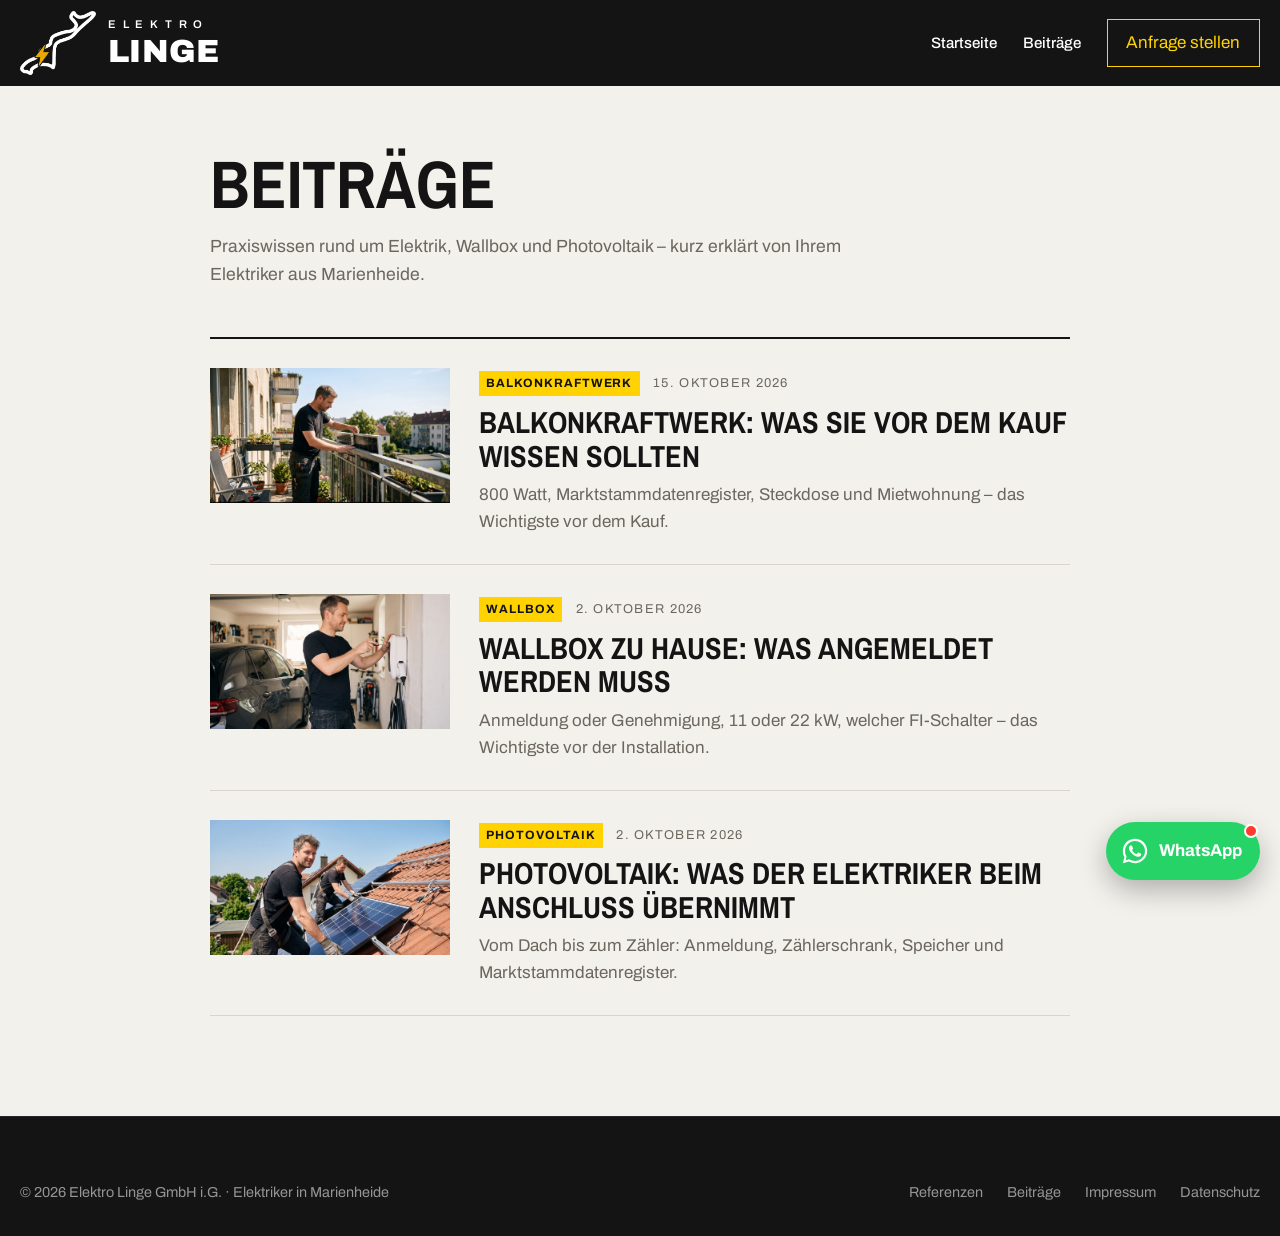
==== commit 00eef725: "Referenzen: eigene Seite mit Bild-Vergrößerung, kompakte Bildreihe auf der Startseite Co-Authored-By" ====
--- a/beitraege/index.html
+++ b/beitraege/index.html
@@ -20,7 +20,7 @@
   <link rel="icon" href="/favicon-192.png" type="image/png" sizes="192x192">
   <link rel="apple-touch-icon" href="/apple-touch-icon.png">
   <link rel="stylesheet" href="/css/fonts.css">
-  <link rel="stylesheet" href="/css/styles.css?v=36">
+  <link rel="stylesheet" href="/css/styles.css?v=39">
 </head>
 <body class="blog-page">
   <header class="site-header">
@@ -47,10 +47,10 @@
   <footer class="site-footer">
     <div class="container footer-inner">
       <div class="footer-row"><p>© 2026 Elektro Linge GmbH i.G. · Elektriker in Marienheide</p>
-      <nav aria-label="Rechtliches"><a href="/beitraege/">Beiträge</a><a href="/impressum.html">Impressum</a><a href="/datenschutz.html">Datenschutz</a></nav></div>
+      <nav aria-label="Rechtliches"><a href="/referenzen/">Referenzen</a><a href="/beitraege/">Beiträge</a><a href="/impressum/">Impressum</a><a href="/datenschutz/">Datenschutz</a></nav></div>
     </div>
   </footer>
   <a href="https://wa.me/491636345998?text=Hallo%20Elektro%20Linge%2C%20ich%20habe%20eine%20Anfrage%3A%20" class="wa-float" target="_blank" rel="noopener" aria-label="Per WhatsApp schreiben"><svg viewBox="0 0 32 32" width="30" height="30" aria-hidden="true"><path fill="currentColor" d="M16.04 3C8.86 3 3.03 8.82 3.03 16c0 2.29.6 4.53 1.74 6.5L3 29l6.68-1.75A12.95 12.95 0 0 0 16.04 29C23.22 29 29 23.18 29 16S23.22 3 16.04 3Zm0 23.63c-2.01 0-3.98-.54-5.7-1.56l-.41-.24-3.96 1.04 1.06-3.86-.27-.4A10.6 10.6 0 0 1 5.4 16c0-5.87 4.77-10.64 10.64-10.64S26.66 10.13 26.66 16 21.9 26.63 16.04 26.63Zm5.84-7.96c-.32-.16-1.89-.93-2.18-1.04-.29-.11-.5-.16-.72.16-.21.32-.82 1.04-1 1.25-.19.21-.37.24-.69.08-.32-.16-1.35-.5-2.57-1.59-.95-.85-1.59-1.9-1.78-2.22-.19-.32-.02-.49.14-.65.14-.14.32-.37.48-.56.16-.19.21-.32.32-.53.11-.21.05-.4-.03-.56-.08-.16-.72-1.73-.98-2.37-.26-.62-.52-.54-.72-.55h-.61c-.21 0-.56.08-.85.4-.29.32-1.12 1.09-1.12 2.66s1.15 3.09 1.31 3.3c.16.21 2.26 3.45 5.47 4.84.76.33 1.36.53 1.83.68.77.24 1.47.21 2.02.13.62-.09 1.89-.77 2.16-1.52.27-.75.27-1.39.19-1.52-.08-.13-.29-.21-.61-.37Z"/></svg><span class="wa-label">WhatsApp</span></a>
-  <script src="/js/wa.js?v=36" defer></script>
+  <script src="/js/wa.js?v=39" defer></script>
 </body>
 </html>
--- a/css/styles.css
+++ b/css/styles.css
@@ -258,7 +258,7 @@
 
 /* ============ Betrieb ============ */
 .about { display: grid; grid-template-columns: 1fr 1fr; gap: 6rem; align-items: center; }
-.about-media { position: relative; padding: 0 12% 18% 0; }
+.about-media { position: relative; }
 .photo-a { aspect-ratio: 4 / 5; }
 .about-badge {
   position: absolute; right: 0; bottom: 0;
@@ -675,3 +675,102 @@
 .timeline p a { color: var(--ink); text-decoration-color: var(--yellow); text-decoration-thickness: 2px; text-underline-offset: 3px; }
 .form-hint { margin: -.6rem 0 1rem; font-size: .82rem; color: rgba(255,255,255,.55); }
 .form-hint a { color: var(--yellow); }
+
+/* ============ Helle Bereiche, runde Ecken, große Tippflächen ============ */
+:root { --radius-card: 24px; --radius-inner: 12px; --tap: 44px; --line-soft: #e5e5ea; }
+
+/* Buttons: Kapselform, mind. 44px hoch, Press-State */
+.btn { border-radius: 9999px; min-height: var(--tap); padding: .9em 1.6em; }
+.btn:active { opacity: .7; }
+
+/* Fotos & Karten rund */
+.photo, .pv-media, .service-thumb, .post-figure img { border-radius: var(--radius-card); overflow: hidden; }
+
+/* Leistungen: hell, als Kartenraster */
+#leistungen { background: #fff; }
+#leistungen .service-list { border-top: 0; display: grid; grid-template-columns: repeat(3, 1fr); gap: 24px; }
+#leistungen .service { display: flex; flex-direction: column; gap: .4rem; padding: 0; border: 0; background: var(--paper); border-radius: var(--radius-card); overflow: hidden; }
+#leistungen .service::before { display: none; }
+#leistungen .service .num { display: none; }
+#leistungen .service h3 { font-size: 1.45rem; padding: 1.2rem 1.4rem 0; }
+#leistungen .service p { padding: 0 1.4rem 1.4rem; font-size: .98rem; }
+#leistungen .service:hover h3 { transform: none; }
+#leistungen .service-thumb { order: -1; width: 100% !important; opacity: 1 !important; clip-path: none !important; transform: none !important; box-shadow: none !important; border-radius: 0; aspect-ratio: 3 / 2; }
+#leistungen .service-thumb img { transform: none !important; }
+@media (max-width: 1000px) { #leistungen .service-list { grid-template-columns: 1fr 1fr; } }
+
+
+/* Versprechen: weiße Karten auf hellem Grund */
+.promise { background: var(--paper); }
+.promise-card { background: #fff; border-top: 0; border-radius: var(--radius-card); padding: 1.6rem; }
+.promise-num { display: inline-grid; place-items: center; width: 36px; height: 36px; border-radius: 10px; background: var(--yellow); color: var(--ink); }
+.review-box { border-left: 0; border-radius: var(--radius-card); background: #fff; }
+
+/* FAQ in runder Karte */
+#faq .faq-list { border-top: 0; background: #fff; border-radius: var(--radius-card); padding: 0 1.6rem; }
+#faq { background: var(--paper); }
+
+/* Kontakt: hell, Formular als Karte mit gefüllten Feldern */
+#kontakt { background: var(--paper); color: var(--ink); }
+#kontakt h2 { color: var(--ink); }
+#kontakt .contact-head p { color: var(--muted); }
+.contact-list { background: #fff; border-radius: var(--radius-card); padding: .4rem 1.4rem; }
+.contact-list li { border-bottom: 1px solid var(--line-soft); min-height: var(--tap); align-items: center; }
+.contact-list li:last-child { border-bottom: 0; }
+.contact-list .label { color: var(--muted); }
+.contact-list a { color: var(--ink); font-weight: 600; }
+.contact-list li { color: var(--ink); }
+.contact-form { background: #fff; border: 0; border-radius: var(--radius-card); padding: 1.6rem; }
+.field input, .field textarea, .field select { color: var(--ink); background-color: var(--paper); border: 0; border-radius: var(--radius-inner); padding: 1.5rem 1rem .5rem; min-height: 56px; }
+.field select { background: var(--paper) url("data:image/svg+xml,%3Csvg xmlns='http://www.w3.org/2000/svg' width='12' height='8'%3E%3Cpath d='M1 1l5 5 5-5' fill='none' stroke='%23141414' stroke-width='2'/%3E%3C/svg%3E") right 16px center no-repeat; }
+.field label { left: 1rem; top: 1.05rem; color: var(--muted); }
+.field input:focus + label, .field input:not(:placeholder-shown) + label,
+.field textarea:focus + label, .field textarea:not(:placeholder-shown) + label,
+.field label.static { transform: translateY(-.6rem) scale(.78); color: var(--muted); }
+.field input:focus, .field textarea:focus, .field select:focus { box-shadow: 0 0 0 2px var(--yellow); }
+.checkbox { color: var(--muted); }
+.checkbox a { color: var(--ink); }
+.form-hint { color: var(--muted); }
+.form-hint a { color: var(--ink); text-decoration-color: var(--yellow); }
+.contact-form .btn-yellow { background: var(--ink); color: #fff; }
+@media (max-width: 640px) {
+  #leistungen .service-list { grid-template-columns: 1fr 1fr; gap: 12px; }
+  #leistungen .service { border-radius: 18px; }
+  #leistungen .service h3 { font-size: .95rem; padding: .8rem .85rem 0; hyphens: auto; overflow-wrap: anywhere; }
+  #leistungen .service p { font-size: .84rem; line-height: 1.45; padding: 0 .85rem .9rem; }
+  .promise-card { padding: 1.3rem; }
+  .contact-form { padding: 1.1rem; }
+  .contact-list { padding: .2rem 1.1rem; }
+}
+
+/* ============ Referenzen ============ */
+.ref-strip { background: #fff; padding-top: 0; }
+.ref-more { font-weight: 700; text-decoration: none; border-bottom: 2px solid var(--yellow); padding: .6rem 0 .1rem; }
+.ref-row { list-style: none; margin: 0; padding: 0; display: grid; grid-template-columns: repeat(3, 1fr); gap: 24px; }
+.ref-row a { display: block; text-decoration: none; }
+.ref-row img { width: 100%; height: auto; aspect-ratio: 4 / 3; object-fit: cover; border-radius: var(--radius-card); }
+.ref-row span { display: block; margin-top: .7rem; font-weight: 600; }
+@media (max-width: 760px) {
+  .ref-row { display: flex; overflow-x: auto; scroll-snap-type: x mandatory; scroll-padding-inline: 20px; gap: 12px; margin-inline: -20px; padding: 0 20px 6px; scrollbar-width: none; }
+  .ref-row::-webkit-scrollbar { display: none; }
+  .ref-row li { flex: 0 0 78%; scroll-snap-align: start; }
+}
+
+.refs .container { max-width: 1100px; }
+.ref-grid { list-style: none; margin: 0; padding: 0; display: grid; grid-template-columns: repeat(3, 1fr); gap: 28px; }
+.ref-grid li { background: #fff; border-radius: var(--radius-card); overflow: hidden; }
+.ref-open { display: block; width: 100%; padding: 0; border: 0; background: none; cursor: zoom-in; }
+.ref-open img { width: 100%; height: auto; aspect-ratio: 4 / 3; object-fit: cover; }
+.ref-grid li > div { padding: 1.2rem 1.4rem 1.4rem; }
+.ref-grid .tag { margin-bottom: .6rem; }
+.ref-grid h2 { font: 700 1.35rem / 1.15 var(--display); text-transform: uppercase; margin-bottom: .4rem; }
+.ref-grid p { margin: 0; color: var(--muted); font-size: .95rem; }
+.refs .post-cta { border-radius: var(--radius-card); }
+@media (max-width: 1000px) { .ref-grid { grid-template-columns: 1fr 1fr; } }
+@media (max-width: 600px) { .ref-grid { grid-template-columns: 1fr; gap: 20px; } }
+
+.ref-box { border: 0; padding: 0; background: none; max-width: min(1100px, 94vw); max-height: 92vh; overflow: visible; }
+.ref-box::backdrop { background: rgba(0,0,0,.85); }
+.ref-box img { max-width: 100%; max-height: 82vh; width: auto; height: auto; border-radius: 16px; margin: 0 auto; }
+.ref-caption { color: #fff; text-align: center; margin: .8rem 0 0; font-weight: 600; }
+.ref-close { position: absolute; top: -52px; right: 0; width: 44px; height: 44px; border: 0; border-radius: 50%; background: rgba(255,255,255,.15); color: #fff; font-size: 1.8rem; line-height: 1; cursor: pointer; }
